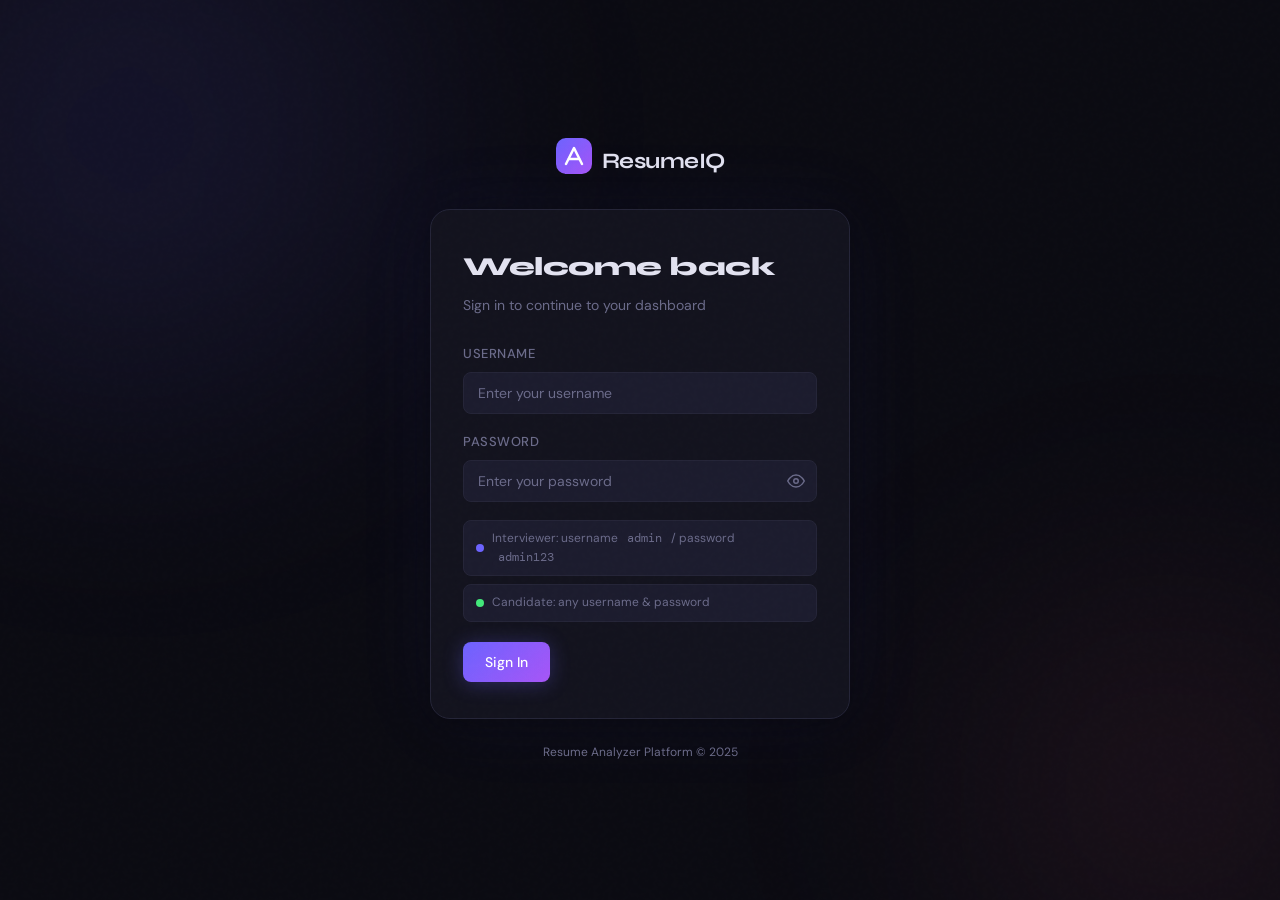
==== frontend/index.html @ d0697d93 "fixed frontend added properly" ====
<!DOCTYPE html>
<html lang="en">
<head>
<meta charset="UTF-8"/>
<meta name="viewport" content="width=device-width,initial-scale=1.0"/>
<title>ResumeIQ — Login</title>
<link href="https://fonts.googleapis.com/css2?family=Syne:wght@400;700;800&family=DM+Sans:wght@300;400;500&family=DM+Mono:wght@400;500&display=swap" rel="stylesheet"/>
<link rel="stylesheet" href="style.css"/>
</head>
<body class="login-page">
  <div class="orb orb1"></div>
  <div class="orb orb2"></div>

  <div class="login-wrap">
    <div class="login-brand">
      <div class="brand-icon">
        <svg width="36" height="36" viewBox="0 0 36 36" fill="none">
          <rect width="36" height="36" rx="10" fill="url(#bg)"/>
          <path d="M10 26L18 10L26 26" stroke="white" stroke-width="2.5" stroke-linecap="round" stroke-linejoin="round"/>
          <path d="M13 21H23" stroke="white" stroke-width="2.5" stroke-linecap="round"/>
          <defs><linearGradient id="bg" x1="0" y1="0" x2="36" y2="36" gradientUnits="userSpaceOnUse">
            <stop stop-color="#6c63ff"/><stop offset="1" stop-color="#a855f7"/>
          </linearGradient></defs>
        </svg>
      </div>
      <span class="brand-name">ResumeIQ</span>
    </div>

    <div class="login-card">
      <h1 class="login-title">Welcome back</h1>
      <p class="login-sub">Sign in to continue to your dashboard</p>

      <div id="errorMsg" class="alert alert-error" style="display:none"></div>

      <div class="form-group">
        <label class="form-label">Username</label>
        <input type="text" id="username" class="form-input" placeholder="Enter your username" autocomplete="username"/>
      </div>

      <div class="form-group">
        <label class="form-label">Password</label>
        <div class="input-wrap">
          <input type="password" id="password" class="form-input" placeholder="Enter your password" autocomplete="current-password"/>
          <button class="toggle-pass" onclick="togglePass()" type="button">
            <svg id="eyeIcon" width="18" height="18" viewBox="0 0 24 24" fill="none" stroke="currentColor" stroke-width="2"><path d="M1 12s4-8 11-8 11 8 11 8-4 8-11 8-11-8-11-8z"/><circle cx="12" cy="12" r="3"/></svg>
          </button>
        </div>
      </div>

      <div class="role-hint">
        <div class="hint-badge">
          <span class="dot dot-purple"></span>
          <span>Interviewer: username <code>admin</code> / password <code>admin123</code></span>
        </div>
        <div class="hint-badge">
          <span class="dot dot-green"></span>
          <span>Candidate: any username &amp; password</span>
        </div>
      </div>

      <button class="btn-primary" onclick="login()" id="loginBtn">
        <span id="loginText">Sign In</span>
        <div id="loginSpinner" class="spinner" style="display:none"></div>
      </button>
    </div>

    <p class="login-footer">Resume Analyzer Platform &copy; 2025</p>
  </div>

  <script src="script.js"></script>
  <script>
    function togglePass() {
      const p = document.getElementById('password');
      p.type = p.type === 'password' ? 'text' : 'password';
    }
    async function login() {
      const username = document.getElementById('username').value.trim();
      const password = document.getElementById('password').value;
      const err = document.getElementById('errorMsg');
      err.style.display = 'none';

      if (!username || !password) {
        err.textContent = 'Please fill in all fields.';
        err.style.display = 'flex';
        return;
      }

      setLoading('loginBtn','loginText','loginSpinner', true, 'Signing in…');

      try {
        const res = await fetch(`${API}/login`, {
          method: 'POST',
          headers: {'Content-Type':'application/json'},
          body: JSON.stringify({username, password})
        });
        const data = await res.json();

        localStorage.setItem('token', data.token);
        localStorage.setItem('role', data.role);

        if (data.role === 'interviewer') {
          window.location.href = 'interviewer.html';
        } else {
          window.location.href = 'upload.html';
        }
      } catch(e) {
        document.getElementById('errorMsg').textContent = 'Connection error. Is the backend running?';
        document.getElementById('errorMsg').style.display = 'flex';
        setLoading('loginBtn','loginText','loginSpinner', false, 'Sign In');
      }
    }

    document.addEventListener('keydown', e => { if(e.key === 'Enter') login(); });
  </script>
</body>
</html>
---- frontend/style.css ----
/* ════════════════════════════════
   ResumeIQ — Shared Stylesheet
   ════════════════════════════════ */

:root {
  --bg: #0b0b12;
  --surface: #13131e;
  --surface2: #1c1c2e;
  --border: #252538;
  --accent: #6c63ff;
  --accent-glow: rgba(108,99,255,0.25);
  --accent2: #ff6584;
  --accent3: #43e97b;
  --text: #e2e2f0;
  --muted: #6b6b8a;
  --gold: #f5c842;
  --purple: #a855f7;
  --radius: 14px;
  --radius-sm: 8px;
  --shadow: 0 4px 32px rgba(0,0,0,0.4);
}

*, *::before, *::after { box-sizing: border-box; margin: 0; padding: 0; }
html { scroll-behavior: smooth; }

body {
  background: var(--bg);
  color: var(--text);
  font-family: 'DM Sans', sans-serif;
  font-size: 15px;
  line-height: 1.6;
  min-height: 100vh;
  overflow-x: hidden;
}

/* ── NOISE ── */
body::before {
  content: '';
  position: fixed; inset: 0;
  background-image: url("data:image/svg+xml,%3Csvg viewBox='0 0 200 200' xmlns='http://www.w3.org/2000/svg'%3E%3Cfilter id='n'%3E%3CfeTurbulence type='fractalNoise' baseFrequency='0.9' numOctaves='4' stitchTiles='stitch'/%3E%3C/filter%3E%3Crect width='100%25' height='100%25' filter='url(%23n)' opacity='0.04'/%3E%3C/svg%3E");
  pointer-events: none; z-index: 9999; opacity: .35;
}

/* ── ORBS ── */
.orb { position: fixed; border-radius: 50%; filter: blur(130px); pointer-events: none; z-index: 0; }
.orb1 { width: 560px; height: 560px; background: rgba(108,99,255,.1); top: -150px; left: -150px; }
.orb2 { width: 420px; height: 420px; background: rgba(255,101,132,.07); bottom: -100px; right: -100px; }

/* ── TYPOGRAPHY ── */
h1, h2, h3 { font-family: 'Syne', sans-serif; }
.grad-text {
  background: linear-gradient(135deg, #6c63ff, #a855f7, #ff6584);
  -webkit-background-clip: text;
  -webkit-text-fill-color: transparent;
  background-clip: text;
}
.muted { color: var(--muted); font-size: 13px; }
.muted-text { color: var(--muted); font-size: 13px; }
code { font-family: 'DM Mono', monospace; background: var(--surface2); padding: 1px 6px; border-radius: 4px; font-size: 12px; }

/* ════════════════════════
   LOGIN PAGE
   ════════════════════════ */
.login-page {
  display: flex;
  align-items: center;
  justify-content: center;
  min-height: 100vh;
  padding: 24px;
}

.login-wrap {
  width: 100%;
  max-width: 420px;
  position: relative;
  z-index: 1;
  display: flex;
  flex-direction: column;
  align-items: center;
  gap: 24px;
}

.login-brand {
  display: flex;
  align-items: center;
  gap: 10px;
  font-family: 'Syne', sans-serif;
  font-size: 22px;
  font-weight: 700;
  letter-spacing: -0.5px;
}

.login-card {
  width: 100%;
  background: var(--surface);
  border: 1px solid var(--border);
  border-radius: 20px;
  padding: 36px 32px;
  box-shadow: var(--shadow), 0 0 80px rgba(108,99,255,.08);
}

.login-title {
  font-size: 26px;
  font-weight: 800;
  margin-bottom: 6px;
  letter-spacing: -0.5px;
}
.login-sub { color: var(--muted); margin-bottom: 28px; font-size: 14px; }

.login-footer { color: var(--muted); font-size: 12px; }

/* ── ROLE HINT ── */
.role-hint {
  display: flex;
  flex-direction: column;
  gap: 8px;
  margin: 16px 0 20px;
}
.hint-badge {
  display: flex;
  align-items: center;
  gap: 8px;
  background: var(--surface2);
  border: 1px solid var(--border);
  border-radius: 8px;
  padding: 8px 12px;
  font-size: 12px;
  color: var(--muted);
}
.dot { width: 8px; height: 8px; border-radius: 50%; flex-shrink: 0; }
.dot-purple { background: var(--accent); }
.dot-green { background: var(--accent3); }

/* ════════════════════════
   NAVBAR
   ════════════════════════ */
.navbar {
  position: sticky;
  top: 0;
  z-index: 100;
  display: flex;
  align-items: center;
  padding: 0 28px;
  height: 60px;
  background: rgba(11,11,18,0.85);
  backdrop-filter: blur(20px);
  border-bottom: 1px solid var(--border);
  gap: 24px;
}

.nav-brand {
  display: flex;
  align-items: center;
  gap: 10px;
  font-family: 'Syne', sans-serif;
  font-size: 18px;
  font-weight: 700;
  letter-spacing: -0.3px;
  flex-shrink: 0;
}

.nav-tabs {
  display: flex;
  gap: 4px;
  flex: 1;
  justify-content: center;
}

.nav-tab {
  background: none;
  border: none;
  color: var(--muted);
  font-family: 'DM Sans', sans-serif;
  font-size: 14px;
  font-weight: 500;
  padding: 6px 16px;
  border-radius: 8px;
  cursor: pointer;
  transition: all 0.2s;
}
.nav-tab:hover { background: var(--surface2); color: var(--text); }
.nav-tab.active { background: rgba(108,99,255,0.15); color: var(--accent); }

.nav-links { flex: 1; }
.nav-right { display: flex; align-items: center; gap: 12px; }

.nav-badge {
  font-size: 11px;
  font-weight: 600;
  padding: 3px 10px;
  border-radius: 100px;
  letter-spacing: 0.5px;
  text-transform: uppercase;
}
.interviewer-badge { background: rgba(108,99,255,0.15); color: var(--accent); border: 1px solid rgba(108,99,255,0.3); }
.candidate-badge { background: rgba(67,233,123,0.1); color: var(--accent3); border: 1px solid rgba(67,233,123,0.2); }

/* ════════════════════════
   PAGE LAYOUT
   ════════════════════════ */
.app-page { display: flex; flex-direction: column; min-height: 100vh; }

.page-content {
  flex: 1;
  max-width: 1100px;
  margin: 0 auto;
  width: 100%;
  padding: 40px 28px 60px;
  position: relative;
  z-index: 1;
}

.page-title {
  font-size: 32px;
  font-weight: 800;
  letter-spacing: -1px;
  line-height: 1.2;
}
.page-sub { color: var(--muted); margin-top: 6px; font-size: 14px; }

.section-title {
  font-family: 'Syne', sans-serif;
  font-size: 20px;
  font-weight: 700;
}

.panel-header {
  display: flex;
  align-items: flex-start;
  justify-content: space-between;
  margin-bottom: 28px;
  gap: 16px;
}

/* ════════════════════════
   CARD
   ════════════════════════ */
.card {
  background: var(--surface);
  border: 1px solid var(--border);
  border-radius: var(--radius);
  padding: 24px;
  transition: border-color 0.2s;
}
.card:hover { border-color: rgba(108,99,255,0.3); }

/* ════════════════════════
   FORMS
   ════════════════════════ */
.form-group { margin-bottom: 18px; }
.form-label {
  display: block;
  font-size: 13px;
  font-weight: 500;
  color: var(--muted);
  margin-bottom: 7px;
  text-transform: uppercase;
  letter-spacing: 0.5px;
}
.form-input {
  width: 100%;
  background: var(--surface2);
  border: 1px solid var(--border);
  border-radius: var(--radius-sm);
  padding: 11px 14px;
  color: var(--text);
  font-family: 'DM Sans', sans-serif;
  font-size: 14px;
  outline: none;
  transition: border-color 0.2s, box-shadow 0.2s;
}
.form-input:focus {
  border-color: var(--accent);
  box-shadow: 0 0 0 3px var(--accent-glow);
}
.form-input::placeholder { color: var(--muted); }

.input-wrap { position: relative; }
.toggle-pass {
  position: absolute; right: 12px; top: 50%;
  transform: translateY(-50%);
  background: none; border: none;
  color: var(--muted); cursor: pointer;
  display: flex; align-items: center;
}

/* ════════════════════════
   BUTTONS
   ════════════════════════ */
.btn-primary {
  display: inline-flex;
  align-items: center;
  justify-content: center;
  gap: 8px;
  background: linear-gradient(135deg, var(--accent), var(--purple));
  color: white;
  border: none;
  border-radius: var(--radius-sm);
  padding: 11px 22px;
  font-family: 'DM Sans', sans-serif;
  font-size: 14px;
  font-weight: 500;
  cursor: pointer;
  transition: opacity 0.2s, transform 0.1s, box-shadow 0.2s;
  box-shadow: 0 2px 20px rgba(108,99,255,.3);
  white-space: nowrap;
}
.btn-primary:hover { opacity: 0.9; transform: translateY(-1px); box-shadow: 0 4px 28px rgba(108,99,255,.45); }
.btn-primary:active { transform: translateY(0); }
.btn-primary:disabled { opacity: 0.5; cursor: not-allowed; transform: none; }
.btn-full { width: 100%; }

.btn-outline {
  display: inline-flex; align-items: center; justify-content: center;
  background: transparent;
  border: 1px solid var(--border);
  color: var(--text);
  border-radius: var(--radius-sm);
  padding: 9px 20px;
  font-family: 'DM Sans', sans-serif;
  font-size: 14px;
  cursor: pointer;
  transition: all 0.2s;
}
.btn-outline:hover { border-color: var(--accent); color: var(--accent); }

.btn-ghost {
  background: none; border: none;
  color: var(--muted); font-family: 'DM Sans', sans-serif;
  font-size: 14px; cursor: pointer;
  padding: 6px 12px; border-radius: 8px;
  transition: all 0.2s;
}
.btn-ghost:hover { background: var(--surface2); color: var(--text); }

.btn-remove {
  background: none; border: none;
  color: var(--muted); font-size: 16px;
  cursor: pointer; padding: 4px 6px;
  border-radius: 6px; transition: all 0.2s;
  line-height: 1;
}
.btn-remove:hover { background: rgba(255,101,132,0.1); color: var(--accent2); }

.btn-link {
  color: var(--accent); font-size: 13px;
  text-decoration: none; transition: opacity 0.2s;
}
.btn-link:hover { opacity: 0.75; }

/* ════════════════════════
   ALERTS
   ════════════════════════ */
.alert {
  display: flex; align-items: center; gap: 10px;
  padding: 12px 16px;
  border-radius: var(--radius-sm);
  font-size: 14px;
  margin-bottom: 16px;
  border: 1px solid transparent;
}
.alert-error { background: rgba(255,101,132,0.1); color: var(--accent2); border-color: rgba(255,101,132,0.2); }
.alert-success { background: rgba(67,233,123,0.1); color: var(--accent3); border-color: rgba(67,233,123,0.2); }

/* ════════════════════════
   SPINNERS
   ════════════════════════ */
.spinner {
  width: 16px; height: 16px;
  border: 2px solid rgba(255,255,255,0.3);
  border-top-color: white;
  border-radius: 50%;
  animation: spin 0.7s linear infinite;
  flex-shrink: 0;
}
.spinner-lg {
  width: 36px; height: 36px;
  border: 3px solid rgba(108,99,255,0.2);
  border-top-color: var(--accent);
  border-radius: 50%;
  animation: spin 0.7s linear infinite;
}
@keyframes spin { to { transform: rotate(360deg); } }

.loading-state {
  display: flex; flex-direction: column;
  align-items: center; gap: 16px;
  padding: 60px 20px;
  color: var(--muted); font-size: 14px;
}
.empty-state {
  display: flex; flex-direction: column;
  align-items: center; gap: 12px;
  padding: 60px 20px;
  color: var(--muted); text-align: center;
}
.empty-icon { font-size: 48px; }

/* ════════════════════════
   TAGS & CHIPS
   ════════════════════════ */
.tags-wrap { display: flex; flex-wrap: wrap; gap: 6px; margin-top: 4px; }
.tag {
  font-size: 12px; font-family: 'DM Mono', monospace;
  background: var(--surface2);
  border: 1px solid var(--border);
  border-radius: 6px; padding: 3px 9px;
  color: var(--text);
}
.tag-more { color: var(--muted); }
.tag-gold { background: rgba(245,200,66,0.1); border-color: rgba(245,200,66,0.2); color: var(--gold); }
.tag-purple { background: rgba(168,85,247,0.1); border-color: rgba(168,85,247,0.2); color: var(--purple); }
.tag-match { background: rgba(67,233,123,0.1); border-color: rgba(67,233,123,0.2); color: var(--accent3); }
.tag-miss { background: rgba(255,101,132,0.08); border-color: rgba(255,101,132,0.15); color: var(--accent2); }

.chip {
  display: inline-flex; align-items: center; gap: 6px;
  background: rgba(108,99,255,0.15); border: 1px solid rgba(108,99,255,0.3);
  color: var(--accent); border-radius: 100px;
  font-size: 13px; padding: 4px 10px 4px 12px;
}
.chip-remove {
  background: none; border: none; color: rgba(108,99,255,0.6);
  cursor: pointer; font-size: 12px; padding: 0 2px; line-height: 1;
  transition: color 0.2s;
}
.chip-remove:hover { color: var(--accent2); }
.skill-chips { display: flex; flex-wrap: wrap; gap: 6px; margin-top: 12px; min-height: 4px; }

/* ════════════════════════
   UPLOAD PAGE
   ════════════════════════ */
.upload-hero { margin-bottom: 28px; text-align: center; }
.upload-card { max-width: 600px; margin: 0 auto 40px; }

.dropzone {
  border: 2px dashed var(--border);
  border-radius: var(--radius);
  padding: 48px 32px;
  display: flex; flex-direction: column;
  align-items: center; gap: 12px;
  transition: all 0.2s; cursor: pointer;
  text-align: center;
}
.dropzone:hover, .dropzone.drag-over {
  border-color: var(--accent);
  background: rgba(108,99,255,0.05);
}
.drop-icon { margin-bottom: 4px; }
.drop-title { font-family: 'Syne', sans-serif; font-size: 17px; font-weight: 700; }
.drop-sub { color: var(--muted); font-size: 13px; margin-bottom: 8px; }

.file-preview {
  display: flex; align-items: center; gap: 14px;
  padding: 14px;
  background: var(--surface2);
  border-radius: var(--radius-sm);
  border: 1px solid var(--border);
  margin-bottom: 16px;
}
.file-icon { font-size: 28px; }
.file-info { flex: 1; }
.file-name { display: block; font-weight: 500; font-size: 14px; }
.file-size { font-size: 12px; color: var(--muted); }

/* ── RESULTS ── */
.results-section { max-width: 860px; margin: 0 auto; animation: fadeUp 0.4s ease; }

.results-header {
  display: flex; align-items: center;
  justify-content: space-between;
  margin-bottom: 24px;
}
.score-badge-big {
  font-family: 'Syne', sans-serif;
  font-size: 22px; font-weight: 800;
  padding: 8px 18px;
  border-radius: 12px;
  border: 1px solid currentColor;
}

.results-grid {
  display: grid;
  grid-template-columns: repeat(auto-fit, minmax(220px, 1fr));
  gap: 16px;
  margin-bottom: 20px;
}
.result-card { display: flex; flex-direction: column; gap: 8px; }
.rc-icon { font-size: 22px; }
.rc-label { font-size: 12px; text-transform: uppercase; letter-spacing: 0.8px; color: var(--muted); font-weight: 600; }
.rc-value { font-family: 'Syne', sans-serif; font-size: 28px; font-weight: 800; }

.score-breakdown { margin-top: 4px; }
.score-bar-wrap { display: flex; align-items: center; gap: 14px; }
.score-bar-label { font-size: 13px; color: var(--muted); min-width: 100px; }
.score-bar-track { flex: 1; height: 8px; background: var(--surface2); border-radius: 100px; overflow: hidden; }
.score-bar-fill { height: 100%; border-radius: 100px; transition: width 1s cubic-bezier(.22,1,.36,1); }
.score-bar-num { font-family: 'DM Mono', monospace; font-size: 14px; min-width: 55px; text-align: right; }

/* ════════════════════════
   INTERVIEWER TABS
   ════════════════════════ */
.tab-panel.active { display: block !important; animation: fadeUp 0.3s ease; }

/* ── CANDIDATES GRID ── */
.candidates-grid {
  display: grid;
  grid-template-columns: repeat(auto-fill, minmax(280px, 1fr));
  gap: 16px;
}
.candidate-card { cursor: pointer; transition: all 0.2s; }
.candidate-card:hover { border-color: var(--accent); transform: translateY(-2px); box-shadow: 0 8px 32px rgba(108,99,255,.15); }

.cc-top { display: flex; align-items: center; gap: 12px; margin-bottom: 14px; }
.cc-avatar {
  width: 42px; height: 42px; border-radius: 12px;
  background: linear-gradient(135deg, var(--accent), var(--purple));
  display: flex; align-items: center; justify-content: center;
  font-family: 'Syne', sans-serif; font-size: 18px; font-weight: 700;
  color: white; flex-shrink: 0;
}
.cc-info { flex: 1; min-width: 0; }
.cc-name { font-weight: 600; font-size: 15px; white-space: nowrap; overflow: hidden; text-overflow: ellipsis; }
.cc-cgpa { font-size: 12px; color: var(--muted); margin-top: 2px; }
.cc-score {
  font-family: 'Syne', sans-serif; font-size: 18px; font-weight: 800;
  padding: 4px 10px; border-radius: 8px; border: 1px solid;
  flex-shrink: 0; text-align: center;
  line-height: 1.3;
}
.cc-score span { font-size: 11px; opacity: 0.7; }
.cc-skills { display: flex; flex-wrap: wrap; gap: 5px; margin-bottom: 14px; }
.cc-footer { display: flex; justify-content: space-between; align-items: center; font-size: 13px; }
.view-link { color: var(--accent); font-size: 13px; }

/* ── LEADERBOARD ── */
.lb-header, .lb-row {
  display: grid;
  grid-template-columns: 60px 1fr 80px 70px 1fr;
  align-items: center;
  gap: 16px;
  padding: 12px 20px;
}
.lb-header {
  font-size: 11px; text-transform: uppercase; letter-spacing: 0.8px;
  color: var(--muted); font-weight: 600;
  border-bottom: 1px solid var(--border);
}
.lb-row {
  background: var(--surface);
  border: 1px solid var(--border);
  border-radius: var(--radius-sm);
  margin-bottom: 6px;
  transition: all 0.2s;
  font-size: 14px;
}
.lb-row:hover { border-color: rgba(108,99,255,0.3); }
.lb-top { background: linear-gradient(135deg, rgba(108,99,255,0.06), rgba(168,85,247,0.04)); border-color: rgba(108,99,255,0.2); }
.lb-rank { font-family: 'Syne', sans-serif; font-size: 18px; font-weight: 800; }
.lb-name { font-weight: 500; }
.lb-score { font-family: 'DM Mono', monospace; font-weight: 700; }
.lb-cgpa { color: var(--muted); font-size: 13px; }
.lb-skills { display: flex; flex-wrap: wrap; gap: 4px; }

/* ── JOB MATCH ── */
.jm-input-card { margin-bottom: 28px; }
.jm-input-row {
  display: flex; gap: 10px; align-items: flex-start;
}
.jm-input-row .form-input { flex: 1; }

.match-list { display: flex; flex-direction: column; gap: 12px; }
.match-card {
  display: flex; align-items: center;
  gap: 20px; padding: 16px 20px;
}
.mc-left { display: flex; align-items: center; gap: 12px; min-width: 200px; }
.mc-right { flex: 1; display: flex; flex-direction: column; gap: 8px; }
.match-pct { font-family: 'Syne', sans-serif; font-size: 20px; font-weight: 800; text-align: right; }
.match-bar-track { height: 6px; background: var(--surface2); border-radius: 100px; overflow: hidden; }
.match-bar-fill { height: 100%; border-radius: 100px; transition: width 1s cubic-bezier(.22,1,.36,1); }
.matched-skills { display: flex; flex-wrap: wrap; gap: 4px; }

/* ════════════════════════
   MODAL
   ════════════════════════ */
.modal-backdrop {
  position: fixed; inset: 0;
  background: rgba(0,0,0,0.7);
  backdrop-filter: blur(8px);
  z-index: 1000;
  display: flex; align-items: center; justify-content: center;
  padding: 20px;
  animation: fadeIn 0.2s ease;
}
.modal-box {
  background: var(--surface);
  border: 1px solid var(--border);
  border-radius: 20px;
  width: 100%; max-width: 540px;
  box-shadow: 0 20px 80px rgba(0,0,0,0.5);
  overflow: hidden;
  animation: slideUp 0.25s cubic-bezier(.22,1,.36,1);
}
.modal-header {
  display: flex; align-items: center;
  justify-content: space-between;
  padding: 20px 24px 16px;
  border-bottom: 1px solid var(--border);
}
.modal-title { font-family: 'Syne', sans-serif; font-size: 18px; font-weight: 700; }
.modal-body { padding: 24px; }
.modal-score { font-family: 'Syne', sans-serif; font-size: 24px; font-weight: 800; margin-bottom: 20px; }
.modal-grid { display: grid; gap: 18px; }
.modal-section {}
.modal-sec-title { font-size: 11px; text-transform: uppercase; letter-spacing: 0.8px; color: var(--muted); font-weight: 600; margin-bottom: 8px; }
.modal-sec-val { font-family: 'Syne', sans-serif; font-size: 22px; font-weight: 700; }

/* ════════════════════════
   ANIMATIONS
   ════════════════════════ */
@keyframes fadeUp {
  from { opacity: 0; transform: translateY(16px); }
  to { opacity: 1; transform: translateY(0); }
}
@keyframes slideUp {
  from { opacity: 0; transform: translateY(24px) scale(0.97); }
  to { opacity: 1; transform: translateY(0) scale(1); }
}
@keyframes fadeIn {
  from { opacity: 0; } to { opacity: 1; }
}

/* ════════════════════════
   RESPONSIVE
   ════════════════════════ */
@media (max-width: 700px) {
  .navbar { padding: 0 16px; gap: 12px; }
  .nav-tabs { gap: 2px; }
  .nav-tab { padding: 5px 10px; font-size: 13px; }
  .page-content { padding: 24px 16px 40px; }
  .page-title { font-size: 24px; }
  .panel-header { flex-direction: column; }
  .jm-input-row { flex-direction: column; }
  .match-card { flex-direction: column; align-items: flex-start; }
  .mc-left { min-width: unset; }
  .lb-header, .lb-row { grid-template-columns: 50px 1fr 70px; }
  .lb-cgpa, .lb-skills { display: none; }
  .login-card { padding: 24px 20px; }
}
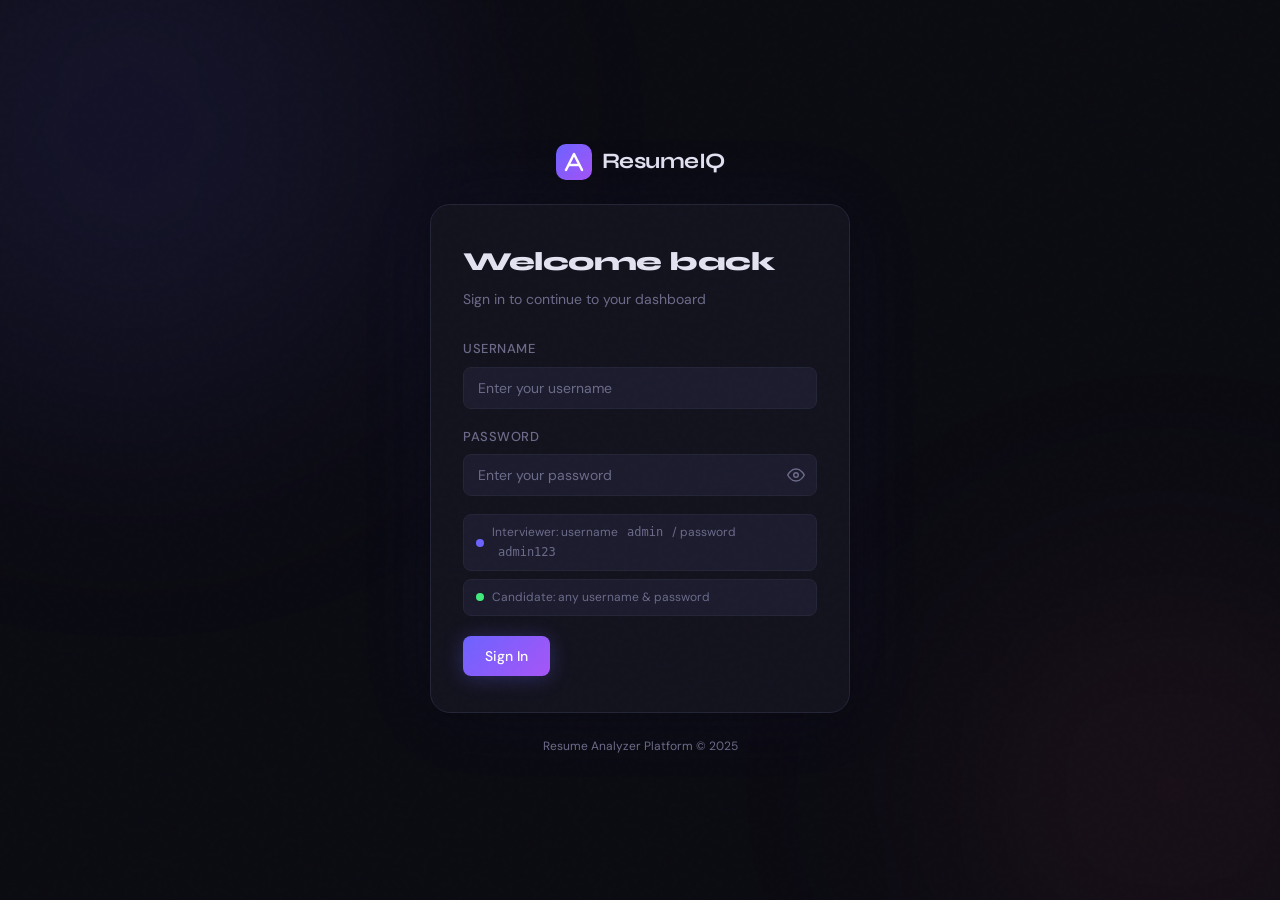
==== commit 49dab064: "fixed frontend added properly" ====
--- a/frontend/index.html
+++ b/frontend/index.html
@@ -1,10 +1,14 @@
+<script>
+const API = "https://resume-analyzer-ufff.onrender.com"; // replace with your Render URL
+</script>
+
 <!DOCTYPE html>
 <html lang="en">
 <head>
 <meta charset="UTF-8"/>
 <meta name="viewport" content="width=device-width,initial-scale=1.0"/>
 <title>ResumeIQ — Login</title>
-<link href="https://fonts.googleapis.com/css2?family=Syne:wght@400;700;800&family=DM+Sans:wght@300;400;500&family=DM+Mono:wght@400;500&display=swap" rel="stylesheet"/>
+<link href="https://fonts.googleapis.com/css2?family=Syne:wght@400;700;800&family=DM+Sans:wght@300;400;500&display=swap" rel="stylesheet">
 <link rel="stylesheet" href="style.css"/>
 </head>
 <body class="login-page">
